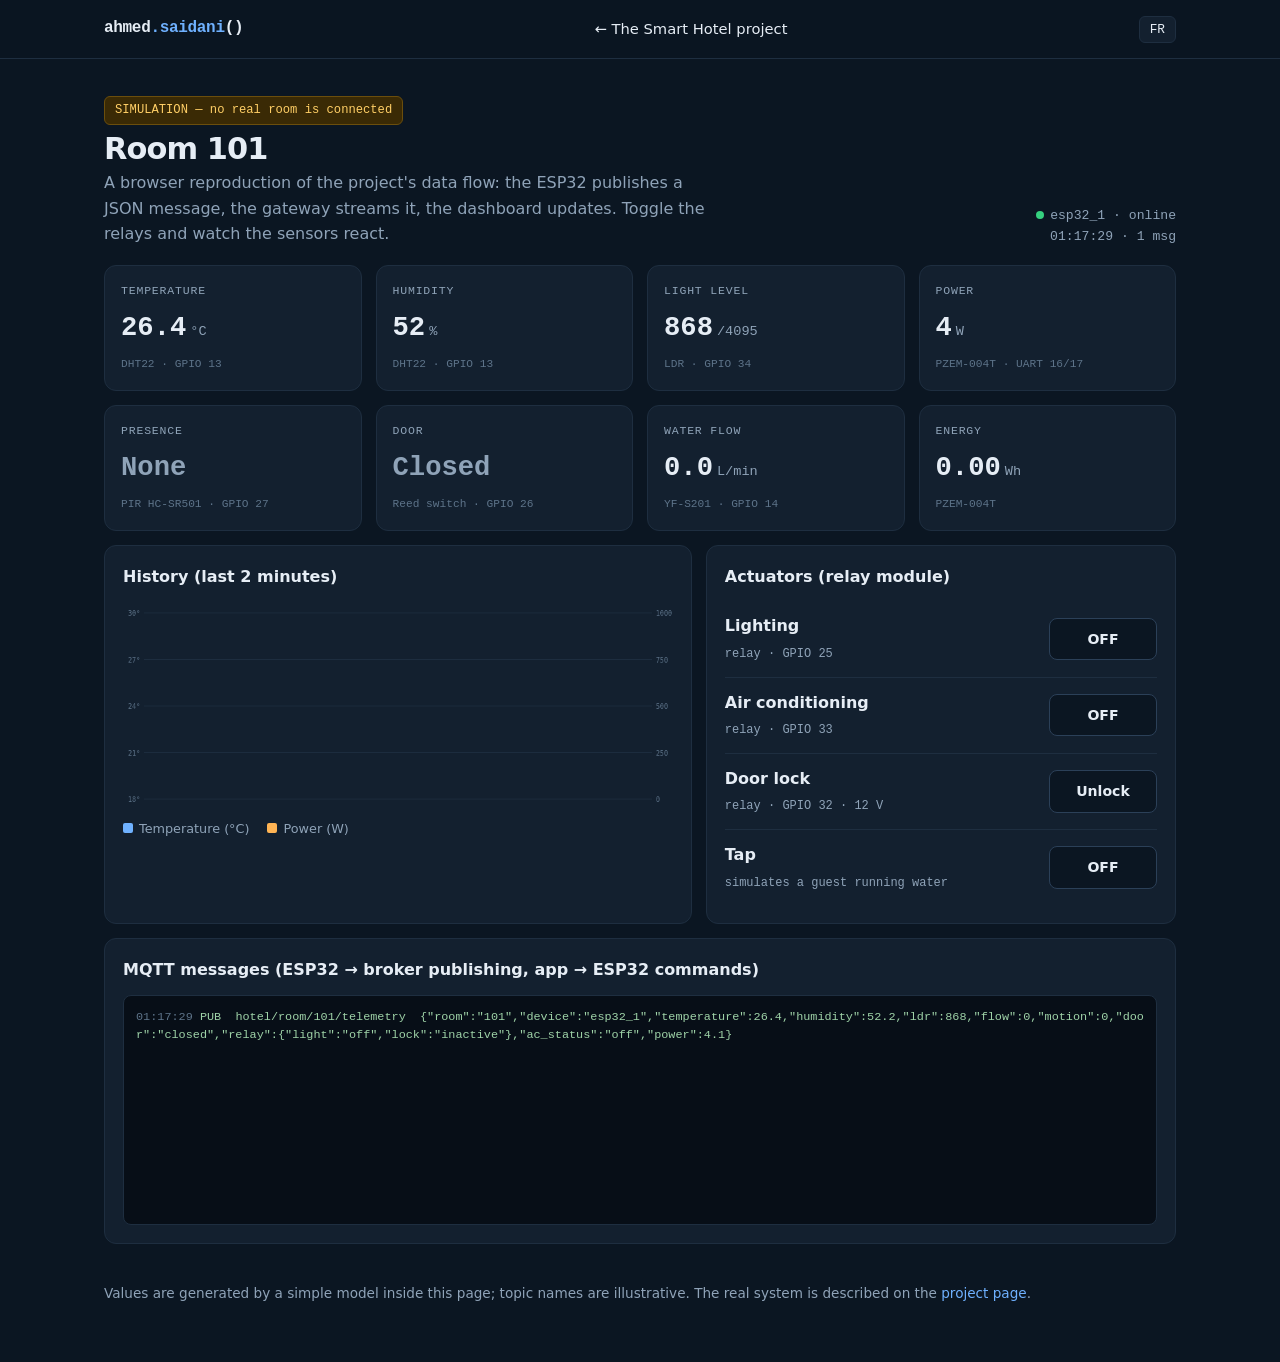
==== demo/smart-hotel.html @ 758e9a59 "Pages projet Smart Hotel et Gestion des formations, démo interactive, CV mis à jour Co-Authored-By: " ====
<!DOCTYPE html>
<html lang="fr" data-lang="fr" data-title-fr="Démo Smart Hotel — Chambre 101 | Ahmed Saidani" data-title-en="Smart Hotel demo — Room 101 | Ahmed Saidani">
<head>
<meta charset="utf-8">
<meta name="viewport" content="width=device-width, initial-scale=1">
<title>Démo Smart Hotel — Chambre 101 | Ahmed Saidani</title>
<meta name="description" content="Démo interactive du projet Smart Hotel : tableau de bord d'une chambre connectée avec capteurs, relais et messages MQTT simulés dans le navigateur.">
<meta name="theme-color" content="#0b1f33">
<link rel="stylesheet" href="../assets/site.css">
<style>
  body{background:#0b1622;color:#e6edf5}
  header.nav{background:rgba(11,22,34,.9);border-color:#1e2e40}
  .brand,nav a,.lang{color:#e6edf5}
  .brand span{color:#6fb1ff}
  .lang{background:#13202f;border-color:#1e2e40}
  .wrap{max-width:1120px}
  .top{padding:36px 0 18px;display:flex;flex-wrap:wrap;justify-content:space-between;gap:16px;align-items:flex-end}
  .top h1{font-size:1.9rem;margin:8px 0 4px}
  .top p{margin:0;color:#8fa3b8;max-width:620px}
  .sim{font-family:var(--mono);font-size:.76rem;background:#3a2a05;color:#ffcf66;border:1px solid #6b4e0c;border-radius:6px;padding:4px 10px;display:inline-block}
  .status{font-family:var(--mono);font-size:.82rem;color:#8fa3b8;text-align:right}
  .dot{display:inline-block;width:8px;height:8px;border-radius:50%;background:#35d07f;margin-right:6px;box-shadow:0 0 0 0 rgba(53,208,127,.6);animation:pulse 1.6s infinite}
  @keyframes pulse{70%{box-shadow:0 0 0 8px rgba(53,208,127,0)}100%{box-shadow:0 0 0 0 rgba(53,208,127,0)}}
  @media (prefers-reduced-motion:reduce){.dot{animation:none}}
  .board{display:grid;grid-template-columns:repeat(4,1fr);gap:14px}
  .tile{background:#13202f;border:1px solid #1e2e40;border-radius:12px;padding:16px}
  .tile .k{font-family:var(--mono);font-size:.72rem;text-transform:uppercase;letter-spacing:.07em;color:#8fa3b8}
  .tile .v{font-family:var(--mono);font-size:1.7rem;font-weight:700;margin-top:6px}
  .tile .v small{font-size:.85rem;color:#8fa3b8;font-weight:400;margin-left:4px}
  .tile .pin{font-family:var(--mono);font-size:.7rem;color:#5d7389;margin-top:6px}
  .on{color:#35d07f}.off{color:#8fa3b8}.warn{color:#ffb454}
  .row{display:grid;grid-template-columns:1.25fr 1fr;gap:14px;margin-top:14px}
  .panel{background:#13202f;border:1px solid #1e2e40;border-radius:12px;padding:18px}
  .panel h2{font-size:1rem;margin:0 0 12px;letter-spacing:0}
  canvas{width:100%;height:210px;display:block}
  .legend{display:flex;gap:18px;font-size:.8rem;color:#8fa3b8;margin-top:8px}
  .legend i{display:inline-block;width:10px;height:10px;border-radius:2px;margin-right:6px}
  .ctl{display:flex;align-items:center;justify-content:space-between;padding:12px 0;border-bottom:1px solid #1e2e40}
  .ctl:last-of-type{border-bottom:0}
  .ctl b{display:block}
  .ctl span.s{font-family:var(--mono);font-size:.75rem;color:#8fa3b8}
  .sw{font:inherit;font-weight:600;font-size:.88rem;border-radius:8px;padding:9px 16px;cursor:pointer;border:1px solid #2b4058;background:#0b1622;color:#e6edf5;min-width:108px}
  .sw[aria-pressed="true"]{background:#35d07f;border-color:#35d07f;color:#062313}
  .sw:focus-visible{outline:2px solid #6fb1ff;outline-offset:2px}
  .log{font-family:var(--mono);font-size:.74rem;line-height:1.55;background:#070e17;border:1px solid #1e2e40;border-radius:8px;padding:12px;height:230px;overflow:auto;white-space:pre-wrap;word-break:break-all;color:#9fd3a8}
  .log .cmd{color:#ffb454}
  .log .t{color:#5d7389}
  .foot{color:#8fa3b8;font-size:.85rem;padding:26px 0 44px}
  .foot a{color:#6fb1ff}
  @media (max-width:860px){.board{grid-template-columns:1fr 1fr}.row{grid-template-columns:1fr}.status{text-align:left}}
</style>
</head>
<body>

<header class="nav">
  <div class="wrap">
    <a class="brand" href="../index.html">ahmed<span>.saidani</span>()</a>
    <nav aria-label="Navigation">
      <ul>
        <li><a href="../projets/smart-hotel.html"><span lang="fr">← Le projet Smart Hotel</span><span lang="en">← The Smart Hotel project</span></a></li>
      </ul>
    </nav>
    <button class="lang" id="langBtn" type="button" aria-label="Changer de langue / Switch language">EN</button>
  </div>
</header>

<main class="wrap">
  <div class="top">
    <div>
      <span class="sim"><span lang="fr">SIMULATION — aucune chambre réelle n'est connectée</span><span lang="en">SIMULATION — no real room is connected</span></span>
      <h1><span lang="fr">Chambre 101</span><span lang="en">Room 101</span></h1>
      <p lang="fr">Reproduction dans le navigateur du flux du projet : l'ESP32 publie un message JSON, la passerelle le diffuse, le tableau de bord se met à jour. Actionnez les relais et observez les capteurs réagir.</p>
      <p lang="en">A browser reproduction of the project's data flow: the ESP32 publishes a JSON message, the gateway streams it, the dashboard updates. Toggle the relays and watch the sensors react.</p>
    </div>
    <div class="status"><span class="dot"></span>esp32_1 · <span lang="fr">en ligne</span><span lang="en">online</span><br><span id="clock">--:--:--</span> · <span id="count">0</span> msg</div>
  </div>

  <div class="board">
    <div class="tile"><div class="k"><span lang="fr">Température</span><span lang="en">Temperature</span></div><div class="v"><span id="v-temp">--</span><small>°C</small></div><div class="pin">DHT22 · GPIO 13</div></div>
    <div class="tile"><div class="k"><span lang="fr">Humidité</span><span lang="en">Humidity</span></div><div class="v"><span id="v-hum">--</span><small>%</small></div><div class="pin">DHT22 · GPIO 13</div></div>
    <div class="tile"><div class="k"><span lang="fr">Luminosité</span><span lang="en">Light level</span></div><div class="v"><span id="v-ldr">--</span><small>/4095</small></div><div class="pin">LDR · GPIO 34</div></div>
    <div class="tile"><div class="k"><span lang="fr">Puissance</span><span lang="en">Power</span></div><div class="v"><span id="v-pow">--</span><small>W</small></div><div class="pin">PZEM-004T · UART 16/17</div></div>
    <div class="tile"><div class="k"><span lang="fr">Présence</span><span lang="en">Presence</span></div><div class="v" id="v-pir">--</div><div class="pin">PIR HC-SR501 · GPIO 27</div></div>
    <div class="tile"><div class="k"><span lang="fr">Porte</span><span lang="en">Door</span></div><div class="v" id="v-door">--</div><div class="pin">Reed switch · GPIO 26</div></div>
    <div class="tile"><div class="k"><span lang="fr">Débit d'eau</span><span lang="en">Water flow</span></div><div class="v"><span id="v-flow">--</span><small>L/min</small></div><div class="pin">YF-S201 · GPIO 14</div></div>
    <div class="tile"><div class="k"><span lang="fr">Énergie</span><span lang="en">Energy</span></div><div class="v"><span id="v-wh">--</span><small>Wh</small></div><div class="pin">PZEM-004T</div></div>
  </div>

  <div class="row">
    <div class="panel">
      <h2><span lang="fr">Historique (2 dernières minutes)</span><span lang="en">History (last 2 minutes)</span></h2>
      <canvas id="chart" width="900" height="300" role="img" aria-label="Temperature and power history"></canvas>
      <div class="legend"><span><i style="background:#6fb1ff"></i><span lang="fr">Température (°C)</span><span lang="en">Temperature (°C)</span></span><span><i style="background:#ffb454"></i><span lang="fr">Puissance (W)</span><span lang="en">Power (W)</span></span></div>
    </div>
    <div class="panel">
      <h2><span lang="fr">Actionneurs (module relais)</span><span lang="en">Actuators (relay module)</span></h2>
      <div class="ctl"><div><b><span lang="fr">Éclairage</span><span lang="en">Lighting</span></b><span class="s">relay · GPIO 25</span></div><button class="sw" id="b-light" aria-pressed="false" type="button">OFF</button></div>
      <div class="ctl"><div><b><span lang="fr">Climatisation</span><span lang="en">Air conditioning</span></b><span class="s">relay · GPIO 33</span></div><button class="sw" id="b-ac" aria-pressed="false" type="button">OFF</button></div>
      <div class="ctl"><div><b><span lang="fr">Serrure</span><span lang="en">Door lock</span></b><span class="s">relay · GPIO 32 · 12 V</span></div><button class="sw" id="b-lock" aria-pressed="false" type="button"><span lang="fr">Ouvrir</span><span lang="en">Unlock</span></button></div>
      <div class="ctl"><div><b><span lang="fr">Robinet</span><span lang="en">Tap</span></b><span class="s"><span lang="fr">simule un client qui ouvre l'eau</span><span lang="en">simulates a guest running water</span></span></div><button class="sw" id="b-tap" aria-pressed="false" type="button">OFF</button></div>
    </div>
  </div>

  <div class="panel" style="margin-top:14px">
    <h2><span lang="fr">Messages MQTT (publication ESP32 → broker, commandes application → ESP32)</span><span lang="en">MQTT messages (ESP32 → broker publishing, app → ESP32 commands)</span></h2>
    <div class="log" id="log" aria-live="off"></div>
  </div>

  <p class="foot" lang="fr">Les valeurs sont générées par un modèle simple dans cette page ; les noms de topics sont illustratifs. Le vrai système est décrit sur la <a href="../projets/smart-hotel.html">page du projet</a>.</p>
  <p class="foot" lang="en">Values are generated by a simple model inside this page; topic names are illustrative. The real system is described on the <a href="../projets/smart-hotel.html">project page</a>.</p>
</main>

<script src="../assets/site.js"></script>
<script>
(function(){
  var $ = function(id){ return document.getElementById(id); };
  var st = { temp: 26.4, hum: 52, ldr: 900, flow: 0, motion: 0, door: 'closed', light: false, ac: false, tap: false, wh: 0, lockUntil: 0, motionUntil: 0, n: 0 };
  var hist = [];
  var rnd = function(a){ return (Math.random() - .5) * a; };
  var lang = function(){ return document.documentElement.getAttribute('data-lang'); };

  function log(html){
    var el = $('log'), d = new Date();
    var t = '<span class="t">' + d.toTimeString().slice(0,8) + '</span> ';
    el.insertAdjacentHTML('beforeend', t + html + '\n');
    while (el.childNodes.length > 80) el.removeChild(el.firstChild);
    el.scrollTop = el.scrollHeight;
  }
  function cmd(target, value){
    log('<span class="cmd">CMD  hotel/room/101/cmd  ' + JSON.stringify({target: target, value: value}) + '</span>');
  }

  function step(){
    var now = Date.now();
    // thermique : la clim tire vers 21 °C, sinon dérive vers 27 °C
    var target = st.ac ? 21 : 27;
    st.temp += (target - st.temp) * (st.ac ? 0.06 : 0.025) + rnd(0.08);
    st.hum += ((st.ac ? 44 : 55) - st.hum) * 0.04 + rnd(0.4);
    // luminosité : la lampe fait monter la lecture de la LDR
    st.ldr += (((st.light ? 3300 : 850)) - st.ldr) * 0.5 + rnd(60);
    st.ldr = Math.max(0, Math.min(4095, st.ldr));
    // présence : aléatoire, ou forcée après ouverture de la porte
    if (Math.random() < 0.08) st.motionUntil = now + 4000;
    st.motion = now < st.motionUntil ? 1 : 0;
    // porte : ouverte 5 s après une commande de serrure
    var wasOpen = st.door === 'open';
    st.door = now < st.lockUntil ? 'open' : 'closed';
    if (wasOpen && st.door === 'closed') setBtn('b-lock', false);
    st.flow = st.tap ? 6.5 + rnd(0.8) : 0;
    var power = 4 + (st.light ? 12 : 0) + (st.ac ? 880 + rnd(40) : 0) + rnd(1);
    st.power = Math.max(0, power);
    st.wh += st.power * 2 / 3600;
    st.n++;

    var msg = { room: '101', device: 'esp32_1', temperature: +st.temp.toFixed(1), humidity: +st.hum.toFixed(1),
      ldr: Math.round(st.ldr), flow: +st.flow.toFixed(1), motion: st.motion, door: st.door,
      relay: { light: st.light ? 'on' : 'off', lock: st.door === 'open' ? 'active' : 'inactive' },
      ac_status: st.ac ? 'on' : 'off', power: +st.power.toFixed(1) };
    log('PUB  hotel/room/101/telemetry  ' + JSON.stringify(msg));
    hist.push({ t: st.temp, p: st.power }); if (hist.length > 60) hist.shift();
    render(); draw();
  }

  function render(){
    var fr = lang() === 'fr';
    $('v-temp').textContent = st.temp.toFixed(1);
    $('v-hum').textContent = st.hum.toFixed(0);
    $('v-ldr').textContent = Math.round(st.ldr);
    $('v-pow').textContent = st.power.toFixed(0);
    $('v-flow').textContent = st.flow.toFixed(1);
    $('v-wh').textContent = st.wh.toFixed(2);
    var pir = $('v-pir'); pir.textContent = st.motion ? (fr ? 'Détectée' : 'Detected') : (fr ? 'Aucune' : 'None'); pir.className = 'v ' + (st.motion ? 'on' : 'off');
    var door = $('v-door'); door.textContent = st.door === 'open' ? (fr ? 'Ouverte' : 'Open') : (fr ? 'Fermée' : 'Closed'); door.className = 'v ' + (st.door === 'open' ? 'warn' : 'off');
    $('clock').textContent = new Date().toTimeString().slice(0,8);
    $('count').textContent = st.n;
  }

  function draw(){
    var c = $('chart'), g = c.getContext('2d'), W = c.width, H = c.height, pad = 34;
    g.clearRect(0,0,W,H);
    g.strokeStyle = '#1e2e40'; g.lineWidth = 1; g.fillStyle = '#5d7389'; g.font = '11px monospace';
    for (var i = 0; i <= 4; i++){
      var y = pad/2 + (H - pad) * i / 4;
      g.beginPath(); g.moveTo(pad, y); g.lineTo(W - pad, y); g.stroke();
      g.textAlign = 'right'; g.fillText((30 - i * 3) + '°', pad - 6, y + 4);
      g.textAlign = 'left'; g.fillText((1000 - i * 250) + '', W - pad + 6, y + 4);
    }
    function line(key, min, max, color){
      if (hist.length < 2) return;
      g.beginPath(); g.strokeStyle = color; g.lineWidth = 2.5; g.lineJoin = 'round';
      hist.forEach(function(h, i){
        var x = pad + (W - 2 * pad) * i / 59;
        var v = Math.max(min, Math.min(max, h[key]));
        var y = pad/2 + (H - pad) * (1 - (v - min) / (max - min));
        if (i) g.lineTo(x, y); else g.moveTo(x, y);
      });
      g.stroke();
    }
    line('p', 0, 1000, '#ffb454');
    line('t', 18, 30, '#6fb1ff');
  }

  function setBtn(id, on){
    var b = $(id); b.setAttribute('aria-pressed', on ? 'true' : 'false');
    if (id !== 'b-lock') b.textContent = on ? 'ON' : 'OFF';
  }
  $('b-light').addEventListener('click', function(){ st.light = !st.light; setBtn('b-light', st.light); cmd('light', st.light ? 'on' : 'off'); });
  $('b-ac').addEventListener('click', function(){ st.ac = !st.ac; setBtn('b-ac', st.ac); cmd('ac', st.ac ? 'on' : 'off'); });
  $('b-tap').addEventListener('click', function(){ st.tap = !st.tap; setBtn('b-tap', st.tap); });
  $('b-lock').addEventListener('click', function(){
    st.lockUntil = Date.now() + 5000; st.motionUntil = Date.now() + 6000; setBtn('b-lock', true); cmd('lock', 'open');
  });
  document.addEventListener('langchange', function(){ if (st.n) render(); });

  step();
  setInterval(step, 2000);
})();
</script>
</body>
</html>
---- assets/site.css ----
:root{
    --ink:#0b1f33; --ink-2:#3c4f63; --muted:#6b7c8f; --line:#dde4ec;
    --bg:#f6f8fb; --card:#ffffff; --accent:#0b5394; --accent-2:#76b900; --chip:#eaf1f8;
    --mono: ui-monospace, "SFMono-Regular", "JetBrains Mono", Menlo, Consolas, monospace;
    --sans: system-ui, -apple-system, "Segoe UI", Roboto, "Helvetica Neue", Arial, sans-serif;
  }
  *{box-sizing:border-box}
  html{scroll-behavior:smooth}
  body{margin:0;font-family:var(--sans);color:var(--ink);background:var(--bg);line-height:1.6;-webkit-font-smoothing:antialiased}
  html[data-lang="fr"] [lang="en"]:not(html){display:none}
  html[data-lang="en"] [lang="fr"]:not(html){display:none}
  a{color:var(--accent);text-decoration:none}
  a:hover{text-decoration:underline}
  .wrap{max-width:1040px;margin:0 auto;padding:0 24px}

  /* nav */
  header.nav{position:sticky;top:0;z-index:10;background:rgba(246,248,251,.9);backdrop-filter:blur(8px);border-bottom:1px solid var(--line)}
  header.nav .wrap{display:flex;align-items:center;justify-content:space-between;height:58px;gap:16px}
  .brand{font-family:var(--mono);font-weight:700;color:var(--ink);letter-spacing:-.02em}
  .brand span{color:var(--accent)}
  nav ul{display:flex;gap:22px;list-style:none;margin:0;padding:0;font-size:.92rem}
  nav a{color:var(--ink-2)}
  .lang{font-family:var(--mono);font-size:.8rem;border:1px solid var(--line);background:var(--card);border-radius:6px;padding:5px 10px;cursor:pointer;color:var(--ink)}
  @media (max-width:720px){nav ul{display:none}}

  /* hero */
  .hero{padding:84px 0 64px;position:relative;overflow:hidden}
  .hero::before{content:"";position:absolute;inset:0;background-image:
      linear-gradient(var(--line) 1px,transparent 1px),linear-gradient(90deg,var(--line) 1px,transparent 1px);
      background-size:32px 32px;opacity:.45;mask-image:radial-gradient(ellipse at 80% 20%,#000 0%,transparent 60%);pointer-events:none}
  .tag{font-family:var(--mono);font-size:.82rem;color:var(--accent);background:var(--chip);display:inline-block;padding:4px 10px;border-radius:4px}
  h1{font-size:clamp(2.3rem,5vw,3.6rem);line-height:1.08;margin:18px 0 12px;letter-spacing:-.03em}
  .lead{font-size:1.15rem;color:var(--ink-2);max-width:640px;margin:0 0 28px}
  .cta{display:flex;flex-wrap:wrap;gap:12px}
  .btn{display:inline-flex;align-items:center;gap:8px;padding:11px 18px;border-radius:8px;font-weight:600;font-size:.95rem;border:1px solid var(--ink)}
  .btn.primary{background:var(--ink);color:#fff}
  .btn.ghost{color:var(--ink);background:transparent}
  .btn:hover{text-decoration:none;transform:translateY(-1px)}
  .stats{display:flex;flex-wrap:wrap;gap:32px;margin-top:44px;font-size:.9rem;color:var(--muted)}
  .stats b{display:block;font-size:1.35rem;color:var(--ink);font-family:var(--mono)}

  /* sections */
  section{padding:64px 0;border-top:1px solid var(--line)}
  .kicker{font-family:var(--mono);font-size:.8rem;color:var(--muted);text-transform:uppercase;letter-spacing:.08em}
  h2{font-size:1.8rem;margin:6px 0 28px;letter-spacing:-.02em}
  .grid{display:grid;gap:18px}
  .g2{grid-template-columns:repeat(auto-fit,minmax(300px,1fr))}
  .g3{grid-template-columns:repeat(auto-fit,minmax(260px,1fr))}
  .card{background:var(--card);border:1px solid var(--line);border-radius:12px;padding:22px}
  .card h3{margin:0 0 6px;font-size:1.08rem}
  .card p{margin:0;color:var(--ink-2);font-size:.95rem}
  .chips{display:flex;flex-wrap:wrap;gap:6px;margin-top:14px}
  .chip{font-family:var(--mono);font-size:.74rem;background:var(--chip);color:var(--accent);padding:3px 8px;border-radius:4px}
  .featured{border-left:4px solid var(--accent);grid-column:1/-1}
  .tl ul li{padding:2px 0}
  @media (max-width:640px){.stats{display:grid;grid-template-columns:1fr 1fr;gap:20px}}

  /* timeline */
  .tl{list-style:none;margin:0;padding:0}
  .tl > li{display:grid;grid-template-columns:170px 1fr;gap:20px;padding:20px 0;border-bottom:1px dashed var(--line)}
  .tl > li:last-child{border-bottom:0}
  .when{font-family:var(--mono);font-size:.84rem;color:var(--muted)}
  .tl h3{margin:0;font-size:1.05rem}
  .tl .org{color:var(--accent);font-weight:600;font-size:.95rem}
  .tl ul{margin:8px 0 0;padding-left:18px;color:var(--ink-2);font-size:.95rem}
  @media (max-width:640px){.tl > li{grid-template-columns:1fr;gap:4px}}

  /* skills */
  .skill h3{font-family:var(--mono);font-size:.85rem;color:var(--muted);text-transform:uppercase;letter-spacing:.06em;margin-bottom:10px}

  /* certs */
  .cert{display:grid;grid-template-columns:220px 1fr;gap:22px;align-items:center}
  .cert img{width:100%;border:1px solid var(--line);border-radius:8px;display:block}
  .badge{display:inline-block;font-family:var(--mono);font-size:.72rem;color:#fff;background:var(--accent-2);padding:2px 8px;border-radius:4px;margin-bottom:8px}
  .id{font-family:var(--mono);font-size:.78rem;color:var(--muted);word-break:break-all;margin-top:8px}
  @media (max-width:640px){.cert{grid-template-columns:1fr}}

  /* contact */
  .contact{background:var(--ink);color:#fff;border-radius:16px;padding:44px;display:flex;flex-wrap:wrap;justify-content:space-between;gap:24px;align-items:center}
  .contact h2{margin:0 0 6px;color:#fff}
  .contact p{margin:0;color:#b9c7d6}
  .contact .btn.primary{background:#fff;color:var(--ink);border-color:#fff}
  .contact .btn.ghost{color:#fff;border-color:#4a6077}
  footer{padding:28px 0 40px;color:var(--muted);font-size:.85rem;text-align:center}

  /* pages projet */
  .card .more{display:inline-block;margin-top:14px;font-weight:600;font-size:.9rem}
  .card .more + .more{margin-left:16px}
  .phead{padding:56px 0 40px}
  .crumb{font-family:var(--mono);font-size:.82rem;color:var(--muted)}
  .phead h1{font-size:clamp(1.9rem,4vw,2.8rem)}
  .meta{display:flex;flex-wrap:wrap;gap:28px;margin-top:26px;font-size:.9rem;color:var(--muted)}
  .meta b{display:block;color:var(--ink);font-size:.98rem}
  .prose{max-width:760px}
  .prose p,.prose li{color:var(--ink-2)}
  .prose ul{padding-left:20px}
  figure{margin:26px 0 0}
  figure img{width:100%;height:auto;display:block;border:1px solid var(--line);border-radius:12px;background:#fff}
  figcaption{font-size:.84rem;color:var(--muted);margin-top:8px}
  .two{display:grid;grid-template-columns:1fr 1fr;gap:28px;align-items:start}
  .phones{display:grid;grid-template-columns:repeat(4,1fr);gap:16px}
  .phones img{border-radius:18px}
  @media (max-width:760px){.two{grid-template-columns:1fr}.phones{grid-template-columns:1fr 1fr}}
  .tbl{width:100%;border-collapse:collapse;font-size:.92rem;background:var(--card);border:1px solid var(--line);border-radius:12px;overflow:hidden}
  .tbl th,.tbl td{text-align:left;padding:9px 14px;border-bottom:1px solid var(--line)}
  .tbl th{font-family:var(--mono);font-size:.76rem;text-transform:uppercase;letter-spacing:.06em;color:var(--muted);background:var(--bg)}
  .tbl tr:last-child td{border-bottom:0}
  .tbl td:nth-child(2){font-family:var(--mono);font-size:.85rem;color:var(--accent);white-space:nowrap}
  .flow{display:flex;flex-wrap:wrap;align-items:center;gap:8px;font-family:var(--mono);font-size:.82rem;margin:14px 0}
  .flow span{background:var(--card);border:1px solid var(--line);border-radius:6px;padding:6px 10px}
  .flow i{color:var(--muted);font-style:normal}
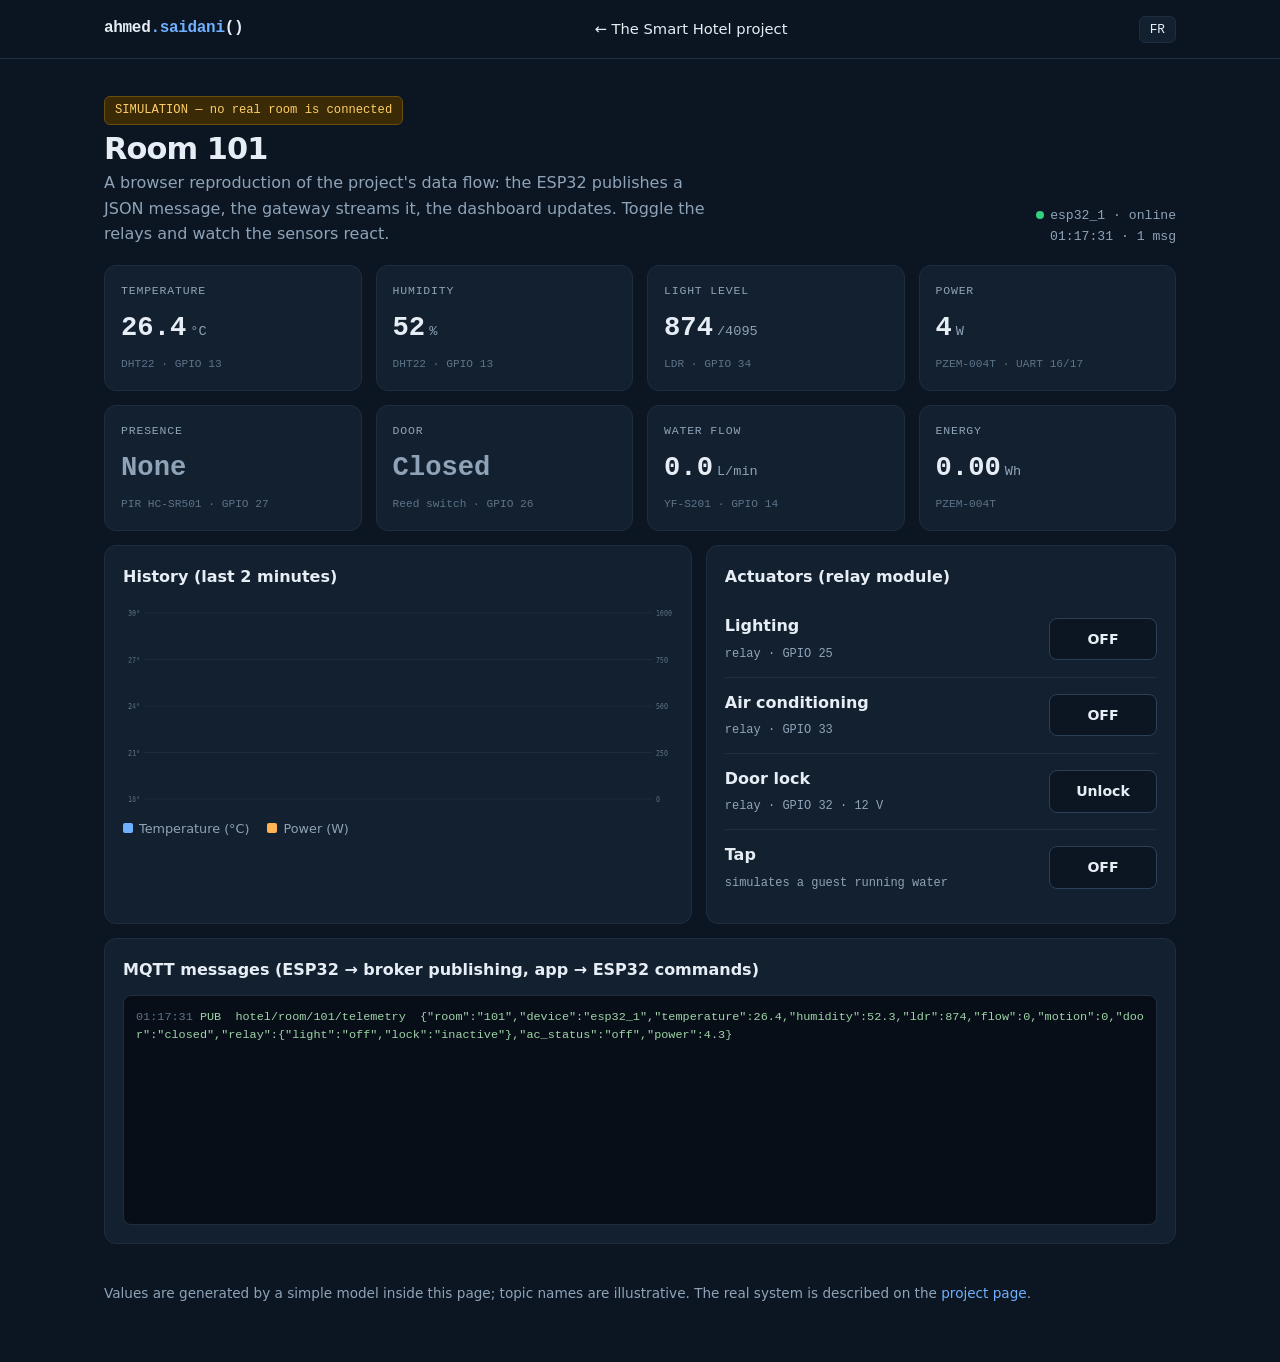
==== commit 9850359e: "Page projet et démo interactive du système d'arrosage automatique Co-Authored-By: Claude Fable 5.2 <" ====
--- a/demo/smart-hotel.html
+++ b/demo/smart-hotel.html
@@ -7,48 +7,7 @@
 <meta name="description" content="Démo interactive du projet Smart Hotel : tableau de bord d'une chambre connectée avec capteurs, relais et messages MQTT simulés dans le navigateur.">
 <meta name="theme-color" content="#0b1f33">
 <link rel="stylesheet" href="../assets/site.css">
-<style>
-  body{background:#0b1622;color:#e6edf5}
-  header.nav{background:rgba(11,22,34,.9);border-color:#1e2e40}
-  .brand,nav a,.lang{color:#e6edf5}
-  .brand span{color:#6fb1ff}
-  .lang{background:#13202f;border-color:#1e2e40}
-  .wrap{max-width:1120px}
-  .top{padding:36px 0 18px;display:flex;flex-wrap:wrap;justify-content:space-between;gap:16px;align-items:flex-end}
-  .top h1{font-size:1.9rem;margin:8px 0 4px}
-  .top p{margin:0;color:#8fa3b8;max-width:620px}
-  .sim{font-family:var(--mono);font-size:.76rem;background:#3a2a05;color:#ffcf66;border:1px solid #6b4e0c;border-radius:6px;padding:4px 10px;display:inline-block}
-  .status{font-family:var(--mono);font-size:.82rem;color:#8fa3b8;text-align:right}
-  .dot{display:inline-block;width:8px;height:8px;border-radius:50%;background:#35d07f;margin-right:6px;box-shadow:0 0 0 0 rgba(53,208,127,.6);animation:pulse 1.6s infinite}
-  @keyframes pulse{70%{box-shadow:0 0 0 8px rgba(53,208,127,0)}100%{box-shadow:0 0 0 0 rgba(53,208,127,0)}}
-  @media (prefers-reduced-motion:reduce){.dot{animation:none}}
-  .board{display:grid;grid-template-columns:repeat(4,1fr);gap:14px}
-  .tile{background:#13202f;border:1px solid #1e2e40;border-radius:12px;padding:16px}
-  .tile .k{font-family:var(--mono);font-size:.72rem;text-transform:uppercase;letter-spacing:.07em;color:#8fa3b8}
-  .tile .v{font-family:var(--mono);font-size:1.7rem;font-weight:700;margin-top:6px}
-  .tile .v small{font-size:.85rem;color:#8fa3b8;font-weight:400;margin-left:4px}
-  .tile .pin{font-family:var(--mono);font-size:.7rem;color:#5d7389;margin-top:6px}
-  .on{color:#35d07f}.off{color:#8fa3b8}.warn{color:#ffb454}
-  .row{display:grid;grid-template-columns:1.25fr 1fr;gap:14px;margin-top:14px}
-  .panel{background:#13202f;border:1px solid #1e2e40;border-radius:12px;padding:18px}
-  .panel h2{font-size:1rem;margin:0 0 12px;letter-spacing:0}
-  canvas{width:100%;height:210px;display:block}
-  .legend{display:flex;gap:18px;font-size:.8rem;color:#8fa3b8;margin-top:8px}
-  .legend i{display:inline-block;width:10px;height:10px;border-radius:2px;margin-right:6px}
-  .ctl{display:flex;align-items:center;justify-content:space-between;padding:12px 0;border-bottom:1px solid #1e2e40}
-  .ctl:last-of-type{border-bottom:0}
-  .ctl b{display:block}
-  .ctl span.s{font-family:var(--mono);font-size:.75rem;color:#8fa3b8}
-  .sw{font:inherit;font-weight:600;font-size:.88rem;border-radius:8px;padding:9px 16px;cursor:pointer;border:1px solid #2b4058;background:#0b1622;color:#e6edf5;min-width:108px}
-  .sw[aria-pressed="true"]{background:#35d07f;border-color:#35d07f;color:#062313}
-  .sw:focus-visible{outline:2px solid #6fb1ff;outline-offset:2px}
-  .log{font-family:var(--mono);font-size:.74rem;line-height:1.55;background:#070e17;border:1px solid #1e2e40;border-radius:8px;padding:12px;height:230px;overflow:auto;white-space:pre-wrap;word-break:break-all;color:#9fd3a8}
-  .log .cmd{color:#ffb454}
-  .log .t{color:#5d7389}
-  .foot{color:#8fa3b8;font-size:.85rem;padding:26px 0 44px}
-  .foot a{color:#6fb1ff}
-  @media (max-width:860px){.board{grid-template-columns:1fr 1fr}.row{grid-template-columns:1fr}.status{text-align:left}}
-</style>
+<link rel="stylesheet" href="../assets/demo.css">
 </head>
 <body>
 
--- a/assets/demo.css
+++ b/assets/demo.css
@@ -0,0 +1,46 @@
+body{background:#0b1622;color:#e6edf5}
+  header.nav{background:rgba(11,22,34,.9);border-color:#1e2e40}
+  .brand,nav a,.lang{color:#e6edf5}
+  .brand span{color:#6fb1ff}
+  .lang{background:#13202f;border-color:#1e2e40}
+  .wrap{max-width:1120px}
+  .top{padding:36px 0 18px;display:flex;flex-wrap:wrap;justify-content:space-between;gap:16px;align-items:flex-end}
+  .top h1{font-size:1.9rem;margin:8px 0 4px}
+  .top p{margin:0;color:#8fa3b8;max-width:620px}
+  .sim{font-family:var(--mono);font-size:.76rem;background:#3a2a05;color:#ffcf66;border:1px solid #6b4e0c;border-radius:6px;padding:4px 10px;display:inline-block}
+  .status{font-family:var(--mono);font-size:.82rem;color:#8fa3b8;text-align:right}
+  .dot{display:inline-block;width:8px;height:8px;border-radius:50%;background:#35d07f;margin-right:6px;box-shadow:0 0 0 0 rgba(53,208,127,.6);animation:pulse 1.6s infinite}
+  @keyframes pulse{70%{box-shadow:0 0 0 8px rgba(53,208,127,0)}100%{box-shadow:0 0 0 0 rgba(53,208,127,0)}}
+  @media (prefers-reduced-motion:reduce){.dot{animation:none}}
+  .board{display:grid;grid-template-columns:repeat(4,1fr);gap:14px}
+  .tile{background:#13202f;border:1px solid #1e2e40;border-radius:12px;padding:16px}
+  .tile .k{font-family:var(--mono);font-size:.72rem;text-transform:uppercase;letter-spacing:.07em;color:#8fa3b8}
+  .tile .v{font-family:var(--mono);font-size:1.7rem;font-weight:700;margin-top:6px}
+  .tile .v small{font-size:.85rem;color:#8fa3b8;font-weight:400;margin-left:4px}
+  .tile .pin{font-family:var(--mono);font-size:.7rem;color:#5d7389;margin-top:6px}
+  .on{color:#35d07f}.off{color:#8fa3b8}.warn{color:#ffb454}
+  .row{display:grid;grid-template-columns:1.25fr 1fr;gap:14px;margin-top:14px}
+  .panel{background:#13202f;border:1px solid #1e2e40;border-radius:12px;padding:18px}
+  .panel h2{font-size:1rem;margin:0 0 12px;letter-spacing:0}
+  canvas{width:100%;height:210px;display:block}
+  .legend{display:flex;gap:18px;font-size:.8rem;color:#8fa3b8;margin-top:8px}
+  .legend i{display:inline-block;width:10px;height:10px;border-radius:2px;margin-right:6px}
+  .ctl{display:flex;align-items:center;justify-content:space-between;padding:12px 0;border-bottom:1px solid #1e2e40}
+  .ctl:last-of-type{border-bottom:0}
+  .ctl b{display:block}
+  .ctl span.s{font-family:var(--mono);font-size:.75rem;color:#8fa3b8}
+  .sw{font:inherit;font-weight:600;font-size:.88rem;border-radius:8px;padding:9px 16px;cursor:pointer;border:1px solid #2b4058;background:#0b1622;color:#e6edf5;min-width:108px}
+  .sw[aria-pressed="true"]{background:#35d07f;border-color:#35d07f;color:#062313}
+  .sw:focus-visible{outline:2px solid #6fb1ff;outline-offset:2px}
+  .log{font-family:var(--mono);font-size:.74rem;line-height:1.55;background:#070e17;border:1px solid #1e2e40;border-radius:8px;padding:12px;height:230px;overflow:auto;white-space:pre-wrap;word-break:break-all;color:#9fd3a8}
+  .log .cmd{color:#ffb454}
+  .log .t{color:#5d7389}
+  .foot{color:#8fa3b8;font-size:.85rem;padding:26px 0 44px}
+  .foot a{color:#6fb1ff}
+  @media (max-width:860px){.board{grid-template-columns:1fr 1fr}.row{grid-template-columns:1fr}.status{text-align:left}}
+  .lcd{font-family:var(--mono);background:#9ec400;color:#1d2b00;border:6px solid #25331a;border-radius:8px;padding:12px 14px;font-size:1.25rem;line-height:1.5;letter-spacing:.12em;white-space:pre;box-shadow:inset 0 0 18px rgba(0,0,0,.25);margin-bottom:14px}
+  .alert{display:none;background:#3d1418;border:1px solid #8a2a33;color:#ffb3ba;border-radius:10px;padding:12px 16px;margin-bottom:14px;font-weight:600}
+  .alert.show{display:block}
+  .rng{display:flex;align-items:center;gap:12px}
+  .rng input{flex:1;accent-color:#35d07f}
+  .rng output{font-family:var(--mono);min-width:44px;text-align:right}
